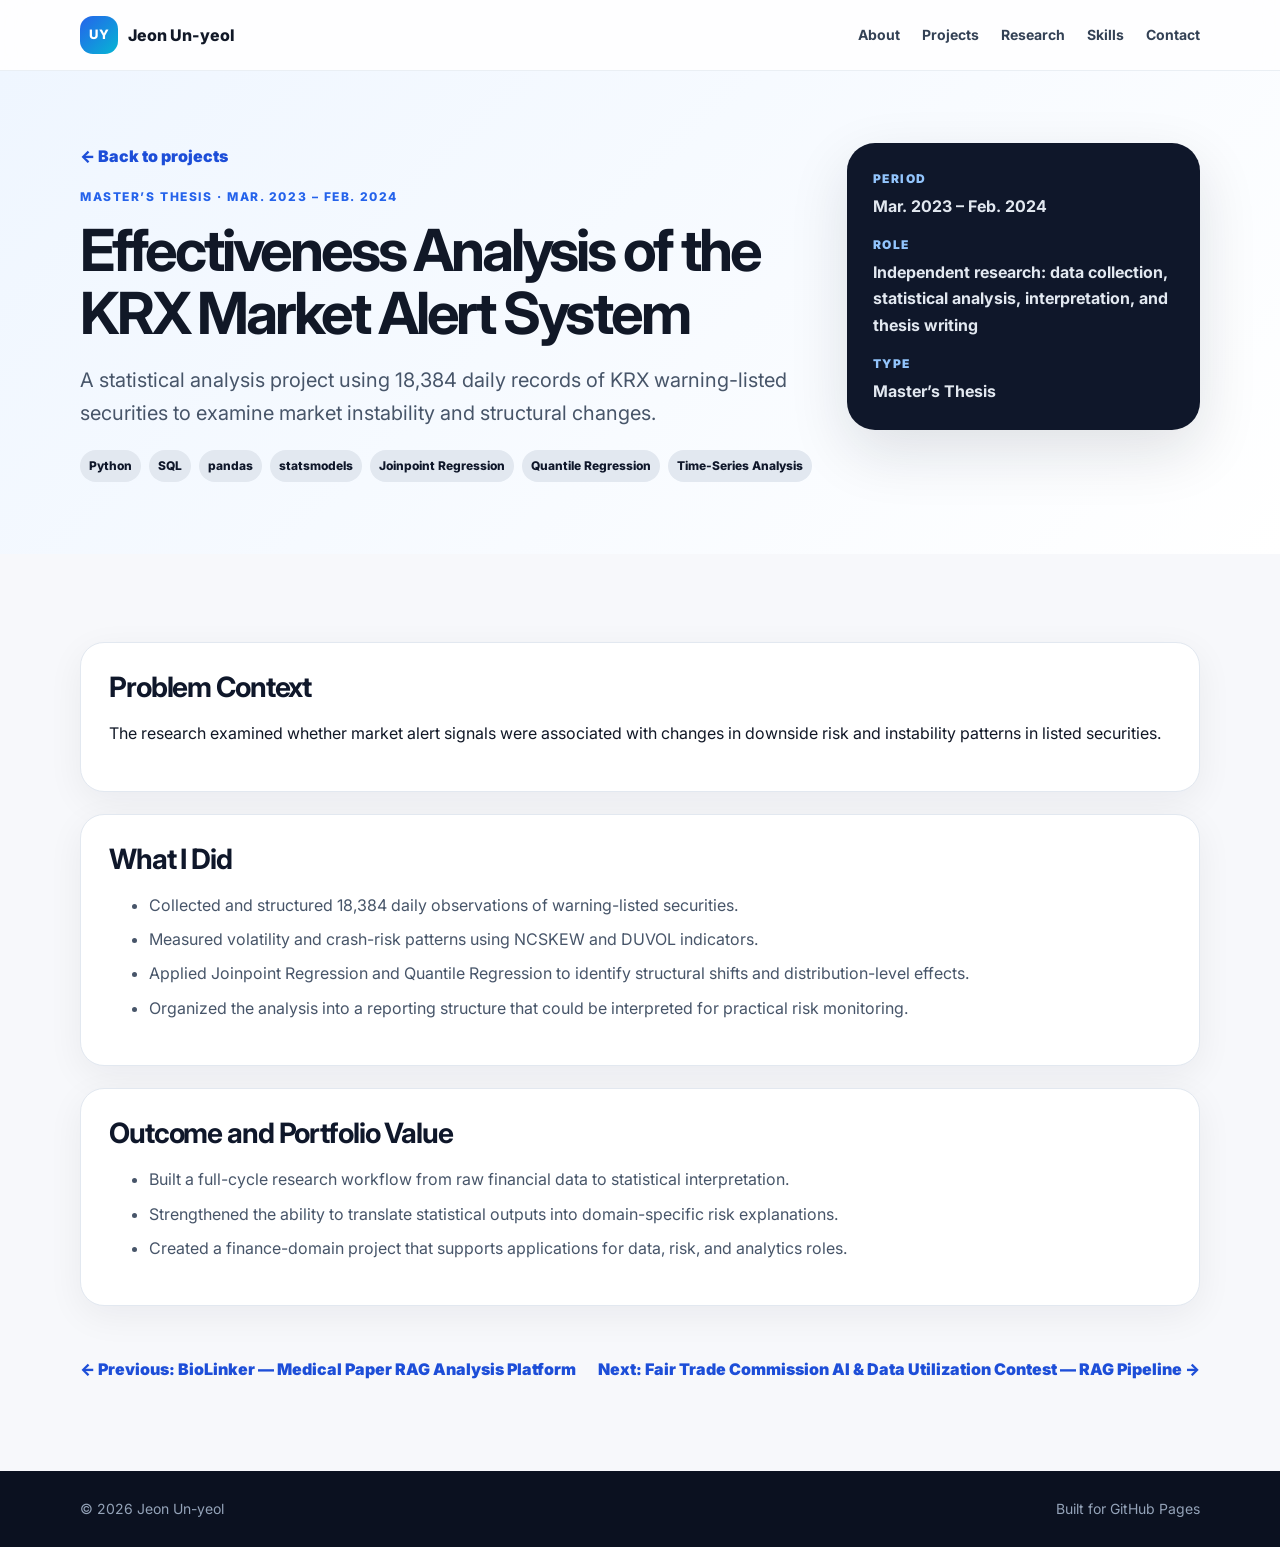
==== projects/krx-market-alert-analysis/index.html @ 8fea8514 "Translate portfolio and add project detail pages" ====
<!doctype html><html lang="en"><head><meta charset="utf-8"/><meta name="viewport" content="width=device-width, initial-scale=1"/><meta name="description" content="A statistical analysis project using 18,384 daily records of KRX warning-listed securities to examine market instability and structural changes."/><title>Effectiveness Analysis of the KRX Market Alert System | Jeon Un-yeol</title><link rel="preconnect" href="https://fonts.googleapis.com"><link rel="preconnect" href="https://fonts.gstatic.com" crossorigin><link href="https://fonts.googleapis.com/css2?family=Inter:wght@400;500;600;700;800&family=Noto+Sans+KR:wght@400;500;700;800&display=swap" rel="stylesheet"><link rel="stylesheet" href="../../assets/css/styles.css"/></head><body><header class="site-header"><nav class="nav" aria-label="Main navigation"><a class="brand" href="../../"><span class="brand-mark">UY</span><span>Jeon Un-yeol</span></a><div class="nav-links"><a href="../../#about">About</a><a href="../../#projects">Projects</a><a href="../../#research">Research</a><a href="../../#skills">Skills</a><a href="../../#contact">Contact</a></div></nav></header><main><section class="detail-hero"><div class="container detail-grid"><div><a class="breadcrumb" href="../../#projects">← Back to projects</a><p class="eyebrow">Master’s Thesis · Mar. 2023 – Feb. 2024</p><h1>Effectiveness Analysis of the KRX Market Alert System</h1><p class="detail-lead">A statistical analysis project using 18,384 daily records of KRX warning-listed securities to examine market instability and structural changes.</p><div class="tags"><span>Python</span><span>SQL</span><span>pandas</span><span>statsmodels</span><span>Joinpoint Regression</span><span>Quantile Regression</span><span>Time-Series Analysis</span></div></div><aside class="meta-panel"><dl><div><dt>Period</dt><dd>Mar. 2023 – Feb. 2024</dd></div><div><dt>Role</dt><dd>Independent research: data collection, statistical analysis, interpretation, and thesis writing</dd></div><div><dt>Type</dt><dd>Master’s Thesis</dd></div></dl></aside></div></section><section class="section"><div class="container detail-content"><article class="detail-card"><h2>Problem Context</h2><p>The research examined whether market alert signals were associated with changes in downside risk and instability patterns in listed securities.</p></article><article class="detail-card"><h2>What I Did</h2><ul><li>Collected and structured 18,384 daily observations of warning-listed securities.</li><li>Measured volatility and crash-risk patterns using NCSKEW and DUVOL indicators.</li><li>Applied Joinpoint Regression and Quantile Regression to identify structural shifts and distribution-level effects.</li><li>Organized the analysis into a reporting structure that could be interpreted for practical risk monitoring.</li></ul></article><article class="detail-card"><h2>Outcome and Portfolio Value</h2><ul><li>Built a full-cycle research workflow from raw financial data to statistical interpretation.</li><li>Strengthened the ability to translate statistical outputs into domain-specific risk explanations.</li><li>Created a finance-domain project that supports applications for data, risk, and analytics roles.</li></ul></article><div class="project-nav"><a href="../biolinker-rag-platform/">← Previous: BioLinker — Medical Paper RAG Analysis Platform</a><a href="../ftc-rag-contest/">Next: Fair Trade Commission AI & Data Utilization Contest — RAG Pipeline →</a></div></div></section></main><footer class="footer"><div class="container footer-inner"><span>© 2026 Jeon Un-yeol</span><span>Built for GitHub Pages</span></div></footer></body></html>
---- assets/css/styles.css ----
:root{--bg:#f7f8fb;--paper:#fff;--ink:#111827;--muted:#64748b;--line:#e2e8f0;--blue:#2563eb;--blue-dark:#1e3a8a;--navy:#0f172a;--cyan:#06b6d4;--radius:24px;--shadow:0 22px 60px rgba(15,23,42,.12)}*{box-sizing:border-box}html{scroll-behavior:smooth}body{margin:0;font-family:Inter,'Noto Sans KR',system-ui,-apple-system,BlinkMacSystemFont,sans-serif;color:var(--ink);background:var(--bg);line-height:1.65;word-break:keep-all}.skip{position:absolute;left:-999px;top:auto}.skip:focus{left:16px;top:16px;z-index:99;background:#fff;padding:10px 14px;border-radius:10px}.container{width:min(1120px,calc(100% - 40px));margin:0 auto}.site-header{position:sticky;top:0;z-index:20;background:rgba(255,255,255,.82);backdrop-filter:blur(16px);border-bottom:1px solid rgba(226,232,240,.7)}.nav{width:min(1120px,calc(100% - 40px));height:70px;margin:0 auto;display:flex;align-items:center;justify-content:space-between}.brand{display:flex;align-items:center;gap:10px;text-decoration:none;color:var(--ink);font-weight:800}.brand-mark{display:grid;place-items:center;width:38px;height:38px;border-radius:13px;background:linear-gradient(135deg,var(--blue),var(--cyan));color:#fff;font-size:13px;letter-spacing:.5px}.nav-links{display:flex;gap:22px}.nav-links a{font-size:14px;color:#334155;text-decoration:none;font-weight:700}.nav-links a:hover{color:var(--blue)}.hero{position:relative;overflow:hidden;padding:84px 0 72px;background:radial-gradient(circle at 76% 20%,rgba(37,99,235,.20),transparent 34%),linear-gradient(135deg,#f8fafc 0%,#eef4ff 100%)}.hero-bg{position:absolute;inset:auto -10% -35% auto;width:650px;height:650px;border-radius:999px;background:radial-gradient(circle,rgba(6,182,212,.18),transparent 66%)}.hero-grid{position:relative;display:grid;grid-template-columns:minmax(0,1.55fr) minmax(300px,.85fr);gap:48px;align-items:center}.eyebrow,.section-kicker{margin:0 0 12px;color:var(--blue);font-weight:800;text-transform:uppercase;letter-spacing:.13em;font-size:12px}.hero h1{margin:0;color:#0b1120;font-size:clamp(38px,5vw,64px);line-height:1.12;letter-spacing:-.055em}.hero-lead{max-width:720px;margin:24px 0 0;color:#475569;font-size:19px}.hero-actions,.contact-actions{display:flex;flex-wrap:wrap;gap:12px;margin-top:30px}.btn{display:inline-flex;align-items:center;justify-content:center;min-height:46px;padding:0 20px;border-radius:999px;text-decoration:none;font-weight:800}.btn.primary{background:linear-gradient(135deg,var(--blue),#4f46e5);color:#fff;box-shadow:0 14px 30px rgba(37,99,235,.24)}.btn.ghost{color:var(--blue-dark);background:#fff;border:1px solid #dbeafe}.btn.light{background:rgba(255,255,255,.12);border-color:rgba(255,255,255,.32);color:#fff}.quick-facts{display:grid;grid-template-columns:repeat(3,1fr);gap:12px;margin:34px 0 0}.quick-facts div{background:rgba(255,255,255,.74);border:1px solid rgba(226,232,240,.8);border-radius:18px;padding:16px}.quick-facts dt{font-size:12px;font-weight:800;color:var(--muted);text-transform:uppercase}.quick-facts dd{margin:4px 0 0;font-weight:800;color:#0f172a}.profile-card{background:linear-gradient(180deg,#0f172a,#172554);color:#fff;border-radius:32px;padding:34px;box-shadow:var(--shadow);position:relative;overflow:hidden}.profile-card:after{content:"";position:absolute;right:-80px;top:-80px;width:240px;height:240px;border-radius:999px;background:rgba(59,130,246,.35)}.profile-photo{position:relative;z-index:1;width:128px;height:156px;border-radius:28px;object-fit:cover;object-position:center;display:block;border:3px solid rgba(255,255,255,.75);box-shadow:0 18px 42px rgba(0,0,0,.28)}.profile-card h2{position:relative;z-index:1;margin:24px 0 8px;font-size:28px}.profile-card p,.profile-card li{position:relative;z-index:1;color:#cbd5e1}.profile-card ul{position:relative;z-index:1;margin:22px 0 0;padding:0;list-style:none;display:grid;gap:10px}.profile-card li{padding-left:20px}.profile-card li:before{content:"";width:7px;height:7px;background:#22d3ee;border-radius:50%;position:absolute;margin-left:-18px;margin-top:10px}.section{padding:88px 0}.section.muted{background:#fff}.split{display:grid;grid-template-columns:.9fr 1.1fr;gap:52px;align-items:start}.section h2{font-size:clamp(30px,4vw,46px);line-height:1.18;letter-spacing:-.04em;margin:0;color:#0f172a}.body-text p{margin-top:0;color:#475569;font-size:18px}.section-head{max-width:760px;margin-bottom:34px}.section-head p:not(.section-kicker){color:#64748b;font-size:17px}.narrow{max-width:640px}.project-grid{display:grid;grid-template-columns:repeat(2,minmax(0,1fr));gap:20px}.project-card{background:#fff;border:1px solid var(--line);border-radius:var(--radius);padding:26px;box-shadow:0 10px 36px rgba(15,23,42,.06)}.muted .project-card{background:#f8fafc}.project-card.featured{grid-column:span 2;background:linear-gradient(135deg,#eff6ff,#fff);border-color:#bfdbfe}.card-meta{display:flex;gap:8px;flex-wrap:wrap;margin-bottom:12px}.card-meta span{font-size:12px;font-weight:800;color:#1d4ed8;background:#dbeafe;border-radius:999px;padding:5px 9px}.project-card h3{font-size:23px;line-height:1.25;margin:0 0 12px;letter-spacing:-.02em}.project-card p,.project-card li{color:#475569}.project-card ul{padding-left:20px;margin:12px 0}.tags{display:flex;flex-wrap:wrap;gap:8px;margin-top:18px}.tags span{font-size:12px;font-weight:800;color:#0f172a;background:#e2e8f0;border-radius:999px;padding:6px 9px}.timeline{display:grid;gap:18px}.timeline article{background:#fff;border:1px solid var(--line);border-radius:22px;padding:24px;display:grid;grid-template-columns:180px 1fr;column-gap:24px}.timeline time{font-weight:900;color:var(--blue)}.timeline h3{margin:0 0 8px;font-size:20px}.timeline p{margin:0;color:#475569}.timeline a{color:var(--blue-dark);font-weight:800}.skill-columns{display:grid;grid-template-columns:repeat(4,1fr);gap:16px}.skill-box{background:#f8fafc;border:1px solid var(--line);border-radius:22px;padding:22px}.skill-box h3{margin:0 0 10px}.skill-box p{margin:0;color:#475569}.contact-section{background:linear-gradient(135deg,#0f172a,#1e3a8a);color:#fff}.contact-card{text-align:center;max-width:820px}.contact-section h2{color:#fff}.contact-section p{color:#cbd5e1}.contact-section .section-kicker{color:#67e8f9}.footer{background:#0b1120;color:#94a3b8}.footer-inner{min-height:76px;display:flex;align-items:center;justify-content:space-between;font-size:14px}@media(max-width:900px){.nav-links{display:none}.hero-grid,.split,.project-grid{grid-template-columns:1fr}.project-card.featured{grid-column:auto}.quick-facts,.skill-columns{grid-template-columns:1fr}.timeline article{grid-template-columns:1fr}.hero{padding-top:56px}.section{padding:64px 0}.profile-card{order:-1}}@media(max-width:520px){.container,.nav{width:min(100% - 28px,1120px)}.hero h1{font-size:34px}.hero-lead{font-size:17px}.profile-card{padding:26px}.project-card{padding:22px}.footer-inner{flex-direction:column;justify-content:center;gap:6px}}@media print{.site-header,.hero-actions,.contact-actions{display:none}.section,.hero{padding:32px 0}.project-card,.timeline article,.skill-box{break-inside:avoid;box-shadow:none}}

.text-link{display:inline-flex;margin-top:18px;color:#1d4ed8;font-weight:900;text-decoration:none}.text-link:hover{text-decoration:underline}.detail-hero{padding:72px 0;background:linear-gradient(135deg,#eff6ff,#fff)}.detail-grid{display:grid;grid-template-columns:1.35fr .65fr;gap:34px;align-items:start}.breadcrumb{display:inline-flex;margin-bottom:18px;color:#1d4ed8;font-weight:900;text-decoration:none}.detail-hero h1{font-size:clamp(36px,5vw,58px);line-height:1.08;letter-spacing:-.055em;margin:0}.detail-lead{font-size:20px;color:#475569;max-width:780px}.meta-panel{background:#0f172a;color:#fff;border-radius:28px;padding:26px;box-shadow:var(--shadow)}.meta-panel dl{margin:0;display:grid;gap:16px}.meta-panel dt{font-size:12px;text-transform:uppercase;letter-spacing:.12em;color:#93c5fd;font-weight:900}.meta-panel dd{margin:4px 0 0;color:#e2e8f0;font-weight:700}.detail-content{display:grid;gap:22px}.detail-card{background:#fff;border:1px solid var(--line);border-radius:24px;padding:28px;box-shadow:0 10px 36px rgba(15,23,42,.06)}.detail-card h2{font-size:28px;margin-bottom:12px}.detail-card li{color:#475569;margin:8px 0}.project-nav{display:flex;justify-content:space-between;gap:12px;margin-top:28px}.project-nav a{color:#1d4ed8;font-weight:900;text-decoration:none}@media(max-width:900px){.detail-grid{grid-template-columns:1fr}.project-nav{flex-direction:column}}
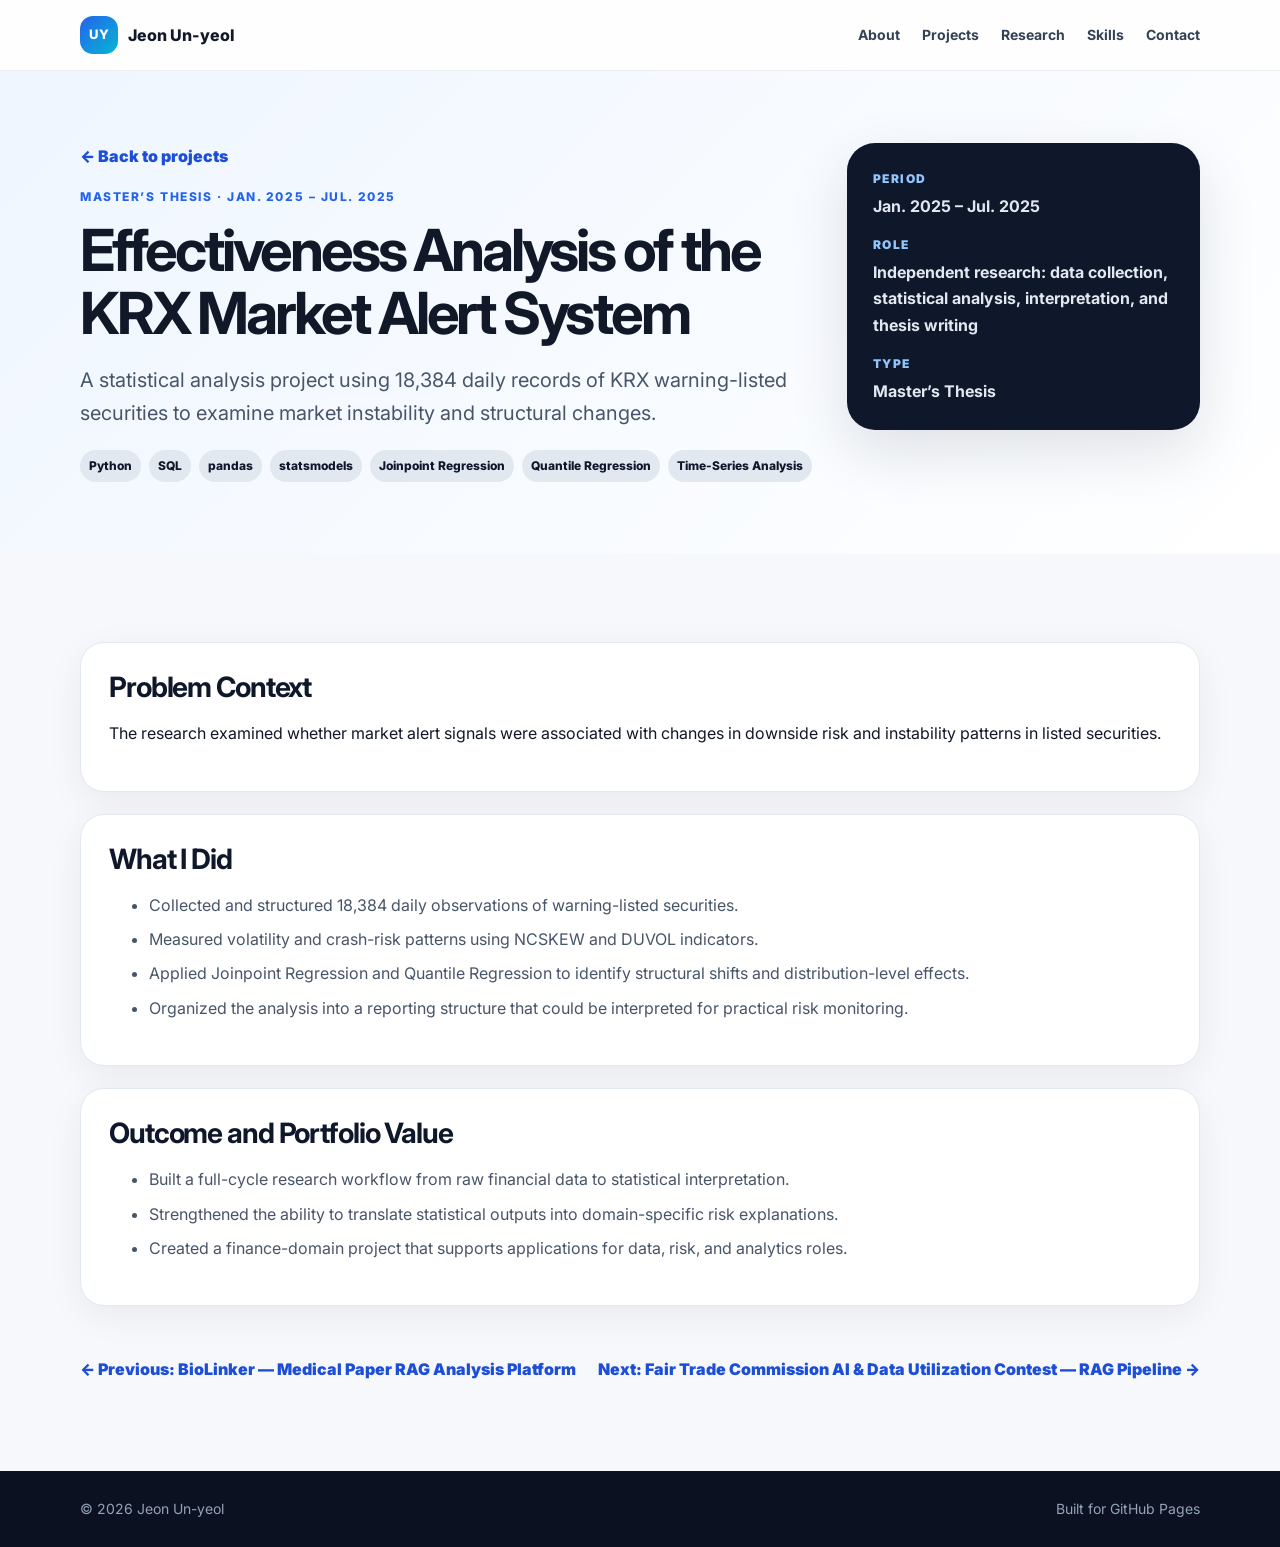
==== commit 8bb21a53: "Fix master thesis project period" ====
--- a/projects/krx-market-alert-analysis/index.html
+++ b/projects/krx-market-alert-analysis/index.html
@@ -1 +1 @@
-<!doctype html><html lang="en"><head><meta charset="utf-8"/><meta name="viewport" content="width=device-width, initial-scale=1"/><meta name="description" content="A statistical analysis project using 18,384 daily records of KRX warning-listed securities to examine market instability and structural changes."/><title>Effectiveness Analysis of the KRX Market Alert System | Jeon Un-yeol</title><link rel="preconnect" href="https://fonts.googleapis.com"><link rel="preconnect" href="https://fonts.gstatic.com" crossorigin><link href="https://fonts.googleapis.com/css2?family=Inter:wght@400;500;600;700;800&family=Noto+Sans+KR:wght@400;500;700;800&display=swap" rel="stylesheet"><link rel="stylesheet" href="../../assets/css/styles.css"/></head><body><header class="site-header"><nav class="nav" aria-label="Main navigation"><a class="brand" href="../../"><span class="brand-mark">UY</span><span>Jeon Un-yeol</span></a><div class="nav-links"><a href="../../#about">About</a><a href="../../#projects">Projects</a><a href="../../#research">Research</a><a href="../../#skills">Skills</a><a href="../../#contact">Contact</a></div></nav></header><main><section class="detail-hero"><div class="container detail-grid"><div><a class="breadcrumb" href="../../#projects">← Back to projects</a><p class="eyebrow">Master’s Thesis · Mar. 2023 – Feb. 2024</p><h1>Effectiveness Analysis of the KRX Market Alert System</h1><p class="detail-lead">A statistical analysis project using 18,384 daily records of KRX warning-listed securities to examine market instability and structural changes.</p><div class="tags"><span>Python</span><span>SQL</span><span>pandas</span><span>statsmodels</span><span>Joinpoint Regression</span><span>Quantile Regression</span><span>Time-Series Analysis</span></div></div><aside class="meta-panel"><dl><div><dt>Period</dt><dd>Mar. 2023 – Feb. 2024</dd></div><div><dt>Role</dt><dd>Independent research: data collection, statistical analysis, interpretation, and thesis writing</dd></div><div><dt>Type</dt><dd>Master’s Thesis</dd></div></dl></aside></div></section><section class="section"><div class="container detail-content"><article class="detail-card"><h2>Problem Context</h2><p>The research examined whether market alert signals were associated with changes in downside risk and instability patterns in listed securities.</p></article><article class="detail-card"><h2>What I Did</h2><ul><li>Collected and structured 18,384 daily observations of warning-listed securities.</li><li>Measured volatility and crash-risk patterns using NCSKEW and DUVOL indicators.</li><li>Applied Joinpoint Regression and Quantile Regression to identify structural shifts and distribution-level effects.</li><li>Organized the analysis into a reporting structure that could be interpreted for practical risk monitoring.</li></ul></article><article class="detail-card"><h2>Outcome and Portfolio Value</h2><ul><li>Built a full-cycle research workflow from raw financial data to statistical interpretation.</li><li>Strengthened the ability to translate statistical outputs into domain-specific risk explanations.</li><li>Created a finance-domain project that supports applications for data, risk, and analytics roles.</li></ul></article><div class="project-nav"><a href="../biolinker-rag-platform/">← Previous: BioLinker — Medical Paper RAG Analysis Platform</a><a href="../ftc-rag-contest/">Next: Fair Trade Commission AI & Data Utilization Contest — RAG Pipeline →</a></div></div></section></main><footer class="footer"><div class="container footer-inner"><span>© 2026 Jeon Un-yeol</span><span>Built for GitHub Pages</span></div></footer></body></html>+<!doctype html><html lang="en"><head><meta charset="utf-8"/><meta name="viewport" content="width=device-width, initial-scale=1"/><meta name="description" content="A statistical analysis project using 18,384 daily records of KRX warning-listed securities to examine market instability and structural changes."/><title>Effectiveness Analysis of the KRX Market Alert System | Jeon Un-yeol</title><link rel="preconnect" href="https://fonts.googleapis.com"><link rel="preconnect" href="https://fonts.gstatic.com" crossorigin><link href="https://fonts.googleapis.com/css2?family=Inter:wght@400;500;600;700;800&family=Noto+Sans+KR:wght@400;500;700;800&display=swap" rel="stylesheet"><link rel="stylesheet" href="../../assets/css/styles.css"/></head><body><header class="site-header"><nav class="nav" aria-label="Main navigation"><a class="brand" href="../../"><span class="brand-mark">UY</span><span>Jeon Un-yeol</span></a><div class="nav-links"><a href="../../#about">About</a><a href="../../#projects">Projects</a><a href="../../#research">Research</a><a href="../../#skills">Skills</a><a href="../../#contact">Contact</a></div></nav></header><main><section class="detail-hero"><div class="container detail-grid"><div><a class="breadcrumb" href="../../#projects">← Back to projects</a><p class="eyebrow">Master’s Thesis · Jan. 2025 – Jul. 2025</p><h1>Effectiveness Analysis of the KRX Market Alert System</h1><p class="detail-lead">A statistical analysis project using 18,384 daily records of KRX warning-listed securities to examine market instability and structural changes.</p><div class="tags"><span>Python</span><span>SQL</span><span>pandas</span><span>statsmodels</span><span>Joinpoint Regression</span><span>Quantile Regression</span><span>Time-Series Analysis</span></div></div><aside class="meta-panel"><dl><div><dt>Period</dt><dd>Jan. 2025 – Jul. 2025</dd></div><div><dt>Role</dt><dd>Independent research: data collection, statistical analysis, interpretation, and thesis writing</dd></div><div><dt>Type</dt><dd>Master’s Thesis</dd></div></dl></aside></div></section><section class="section"><div class="container detail-content"><article class="detail-card"><h2>Problem Context</h2><p>The research examined whether market alert signals were associated with changes in downside risk and instability patterns in listed securities.</p></article><article class="detail-card"><h2>What I Did</h2><ul><li>Collected and structured 18,384 daily observations of warning-listed securities.</li><li>Measured volatility and crash-risk patterns using NCSKEW and DUVOL indicators.</li><li>Applied Joinpoint Regression and Quantile Regression to identify structural shifts and distribution-level effects.</li><li>Organized the analysis into a reporting structure that could be interpreted for practical risk monitoring.</li></ul></article><article class="detail-card"><h2>Outcome and Portfolio Value</h2><ul><li>Built a full-cycle research workflow from raw financial data to statistical interpretation.</li><li>Strengthened the ability to translate statistical outputs into domain-specific risk explanations.</li><li>Created a finance-domain project that supports applications for data, risk, and analytics roles.</li></ul></article><div class="project-nav"><a href="../biolinker-rag-platform/">← Previous: BioLinker — Medical Paper RAG Analysis Platform</a><a href="../ftc-rag-contest/">Next: Fair Trade Commission AI & Data Utilization Contest — RAG Pipeline →</a></div></div></section></main><footer class="footer"><div class="container footer-inner"><span>© 2026 Jeon Un-yeol</span><span>Built for GitHub Pages</span></div></footer></body></html>
